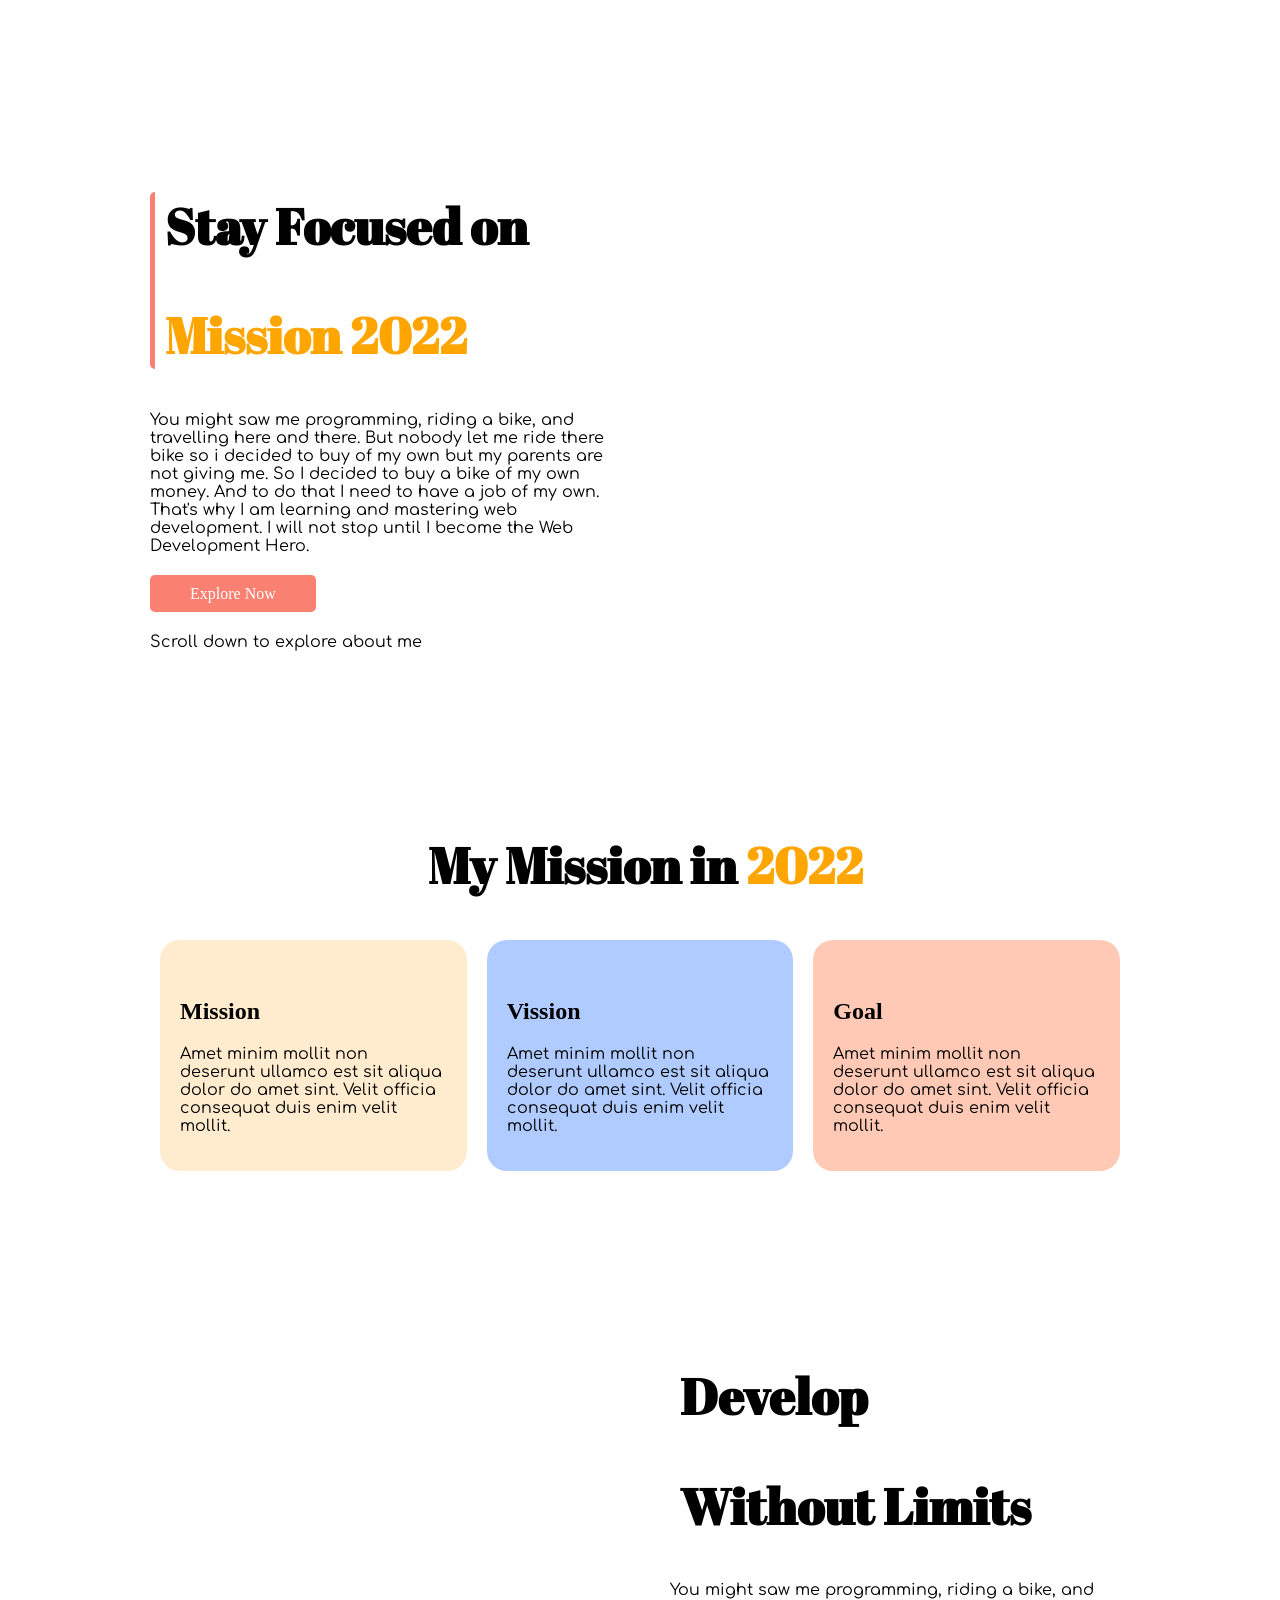
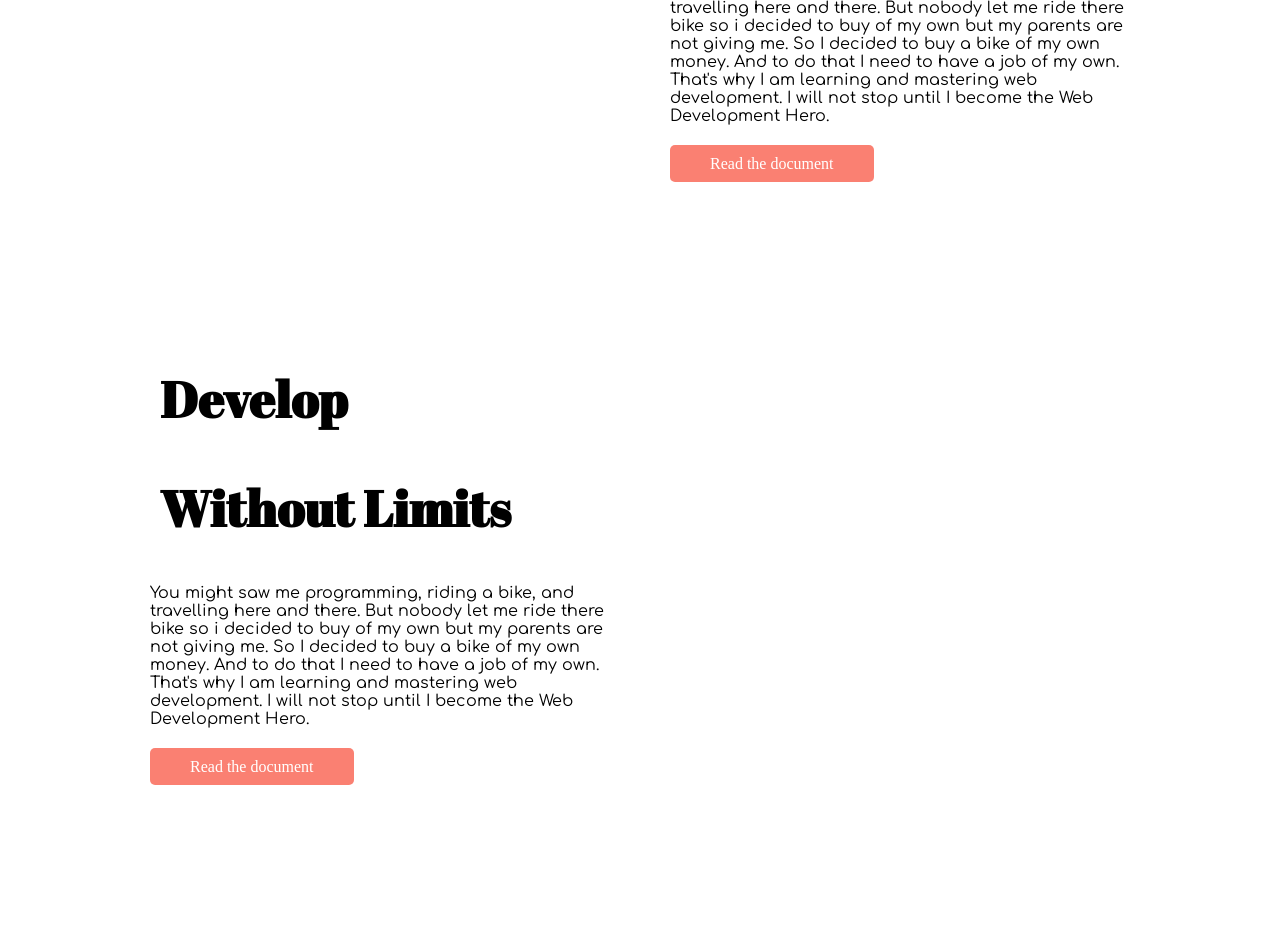
==== index.htm @ dd87bf5d "next two parts" ====
<!DOCTYPE html>
<html lang="en">
  <head>
    <meta charset="UTF-8" />
    <meta http-equiv="X-UA-Compatible" content="IE=edge" />
    <meta name="viewport" content="width=device-width, initial-scale=1.0" />
    <title>Portfolio</title>
    <link rel="preconnect" href="https://fonts.googleapis.com">
    <link rel="preconnect" href="https://fonts.gstatic.com" crossorigin>
    <link href="https://fonts.googleapis.com/css2?family=Abril+Fatface&family=Comfortaa:wght@300&family=DM+Serif+Display&family=Libre+Baskerville&display=swap" rel="stylesheet">
    <link rel="stylesheet" href="style.css" />
  </head>
  <body>
    <section class="flexible all-margin">
      <div class="half-width">
        <div class="left-border">
          <h1>Stay Focused on</h1>
          <h1 class="color-orange">Mission 2022</h2>
        </div>
        <p class="gaps">
          You might saw me programming, riding a bike, and travelling here and
          there. But nobody let me ride there bike so i decided to buy of my own
          but my parents are not giving me. So I decided to buy a bike of my own
          money. And to do that I need to have a job of my own. That's why I am
          learning and mastering web development. I will not stop until I become
          the Web Development Hero.
        </p>
        
        <a class="button-link" href=""> Explore Now </a>

        <p class="gaps"> Scroll down to explore about me </p>
      </div>
      <div class="half-width left-padding">
        <img
          class="image-size"
          src="images/round-images/my-bg-rounded.png"
          alt=""
        />
      </div>
    </section>

    <section class="second-section all-margin">
      <h1 class="text-center">My Mission in <span class="color-orange">2022</span></h1>
      <div class="flexible">
        <div class="three-part card-view mission-background">
          <img class="half-width" src="images/illustrator/illustrator-1.png" alt="">
          <h2>Mission</h2>
          <p> Amet minim mollit non deserunt 
            ullamco est sit aliqua dolor do amet 
            sint. Velit officia consequat duis enim 
            velit mollit.
          </p>
        </div>
        <div class="three-part card-view vission-background">
          <img class="half-width" src="images/illustrator/illustrator-2.png" alt="">
          <h2>Vission</h2>
          <p>Amet minim mollit non deserunt 
            ullamco est sit aliqua dolor do amet 
            sint. Velit officia consequat duis enim 
            velit mollit.
          </p>
        </div>
        <div class="three-part card-view goal-background">
          <img class="half-width" src="images/illustrator/illustrator-3.png" alt="">
          <h2>Goal</h2>
          <p>Amet minim mollit non deserunt 
            ullamco est sit aliqua dolor do amet 
            sint. Velit officia consequat duis enim 
            velit mollit.
          </p>
        </div>
      </div>
    </section>

    <section class="flexible all-margin">
      <div class="half-width card-view">
        <img class="full-area image-size" src="images/formal.jpg" alt="">
      </div>
      <div class="half-width">
        <h1> Develop </h1>
        <h1> Without Limits </h1>
        <p class="gaps">
          You might saw me programming, riding a bike, and travelling here and
          there. But nobody let me ride there bike so i decided to buy of my own
          but my parents are not giving me. So I decided to buy a bike of my own
          money. And to do that I need to have a job of my own. That's why I am
          learning and mastering web development. I will not stop until I become
          the Web Development Hero.
        </p>
        <a class="button-link" href="">Read the document</a>
      </div>
    </section>

    <section class="flexible all-margin">
      <div class="half-width">
        <h1> Develop </h1>
        <h1> Without Limits </h1>
        <p class="gaps">
          You might saw me programming, riding a bike, and travelling here and
          there. But nobody let me ride there bike so i decided to buy of my own
          but my parents are not giving me. So I decided to buy a bike of my own
          money. And to do that I need to have a job of my own. That's why I am
          learning and mastering web development. I will not stop until I become
          the Web Development Hero.
        </p>
        <a class="button-link" href="">Read the document</a>
      </div>
      <div class="half-width card-view">
        <img class="full-area image-size" src="images/formal.jpg" alt="">
      </div>
    </section>
  </body>
</html>
---- style.css ----
h1{
    font-family: 'Abril Fatface', cursive;
    font-size: 50px;
    padding-left: 10px;
}
body{
    margin: 0px;
}
p{
    font-family: 'Comfortaa', cursive;
}
.flexible{
    display: flex;
}
.half-width{
    width: 50%;
}
.full-area{
    width: 100%;
}
.all-margin{
    margin: 150px;
}
.left-border{
    border-left: 5px solid salmon;
    border-radius: 5px;
}
.button-link{
    text-decoration: none;
    padding: 10px 40px;
    background-color: salmon;
    color: white;
    border-radius: 5px;
}
.gaps{
    margin-top: 30px;
    margin-bottom: 30px;
}
.color-orange{
    color: orange;
}
.text-center{
    text-align: center;
}
.three-part{
    width: 33%;
}
.card-view{
    margin-left: 10px;
    margin-right: 10px;
    padding: 20px;
    border-radius: 20px;
}
.mission-background{
    background-color: blanchedalmond;
}
.vission-background{
    background-color: rgb(175, 203, 255);
}
.goal-background{
    background-color: rgb(255, 201, 181);
}
.image-size{
    width: 80%;
    border-radius: 25px;
}
.left-padding{
    padding-left: 5%;
}
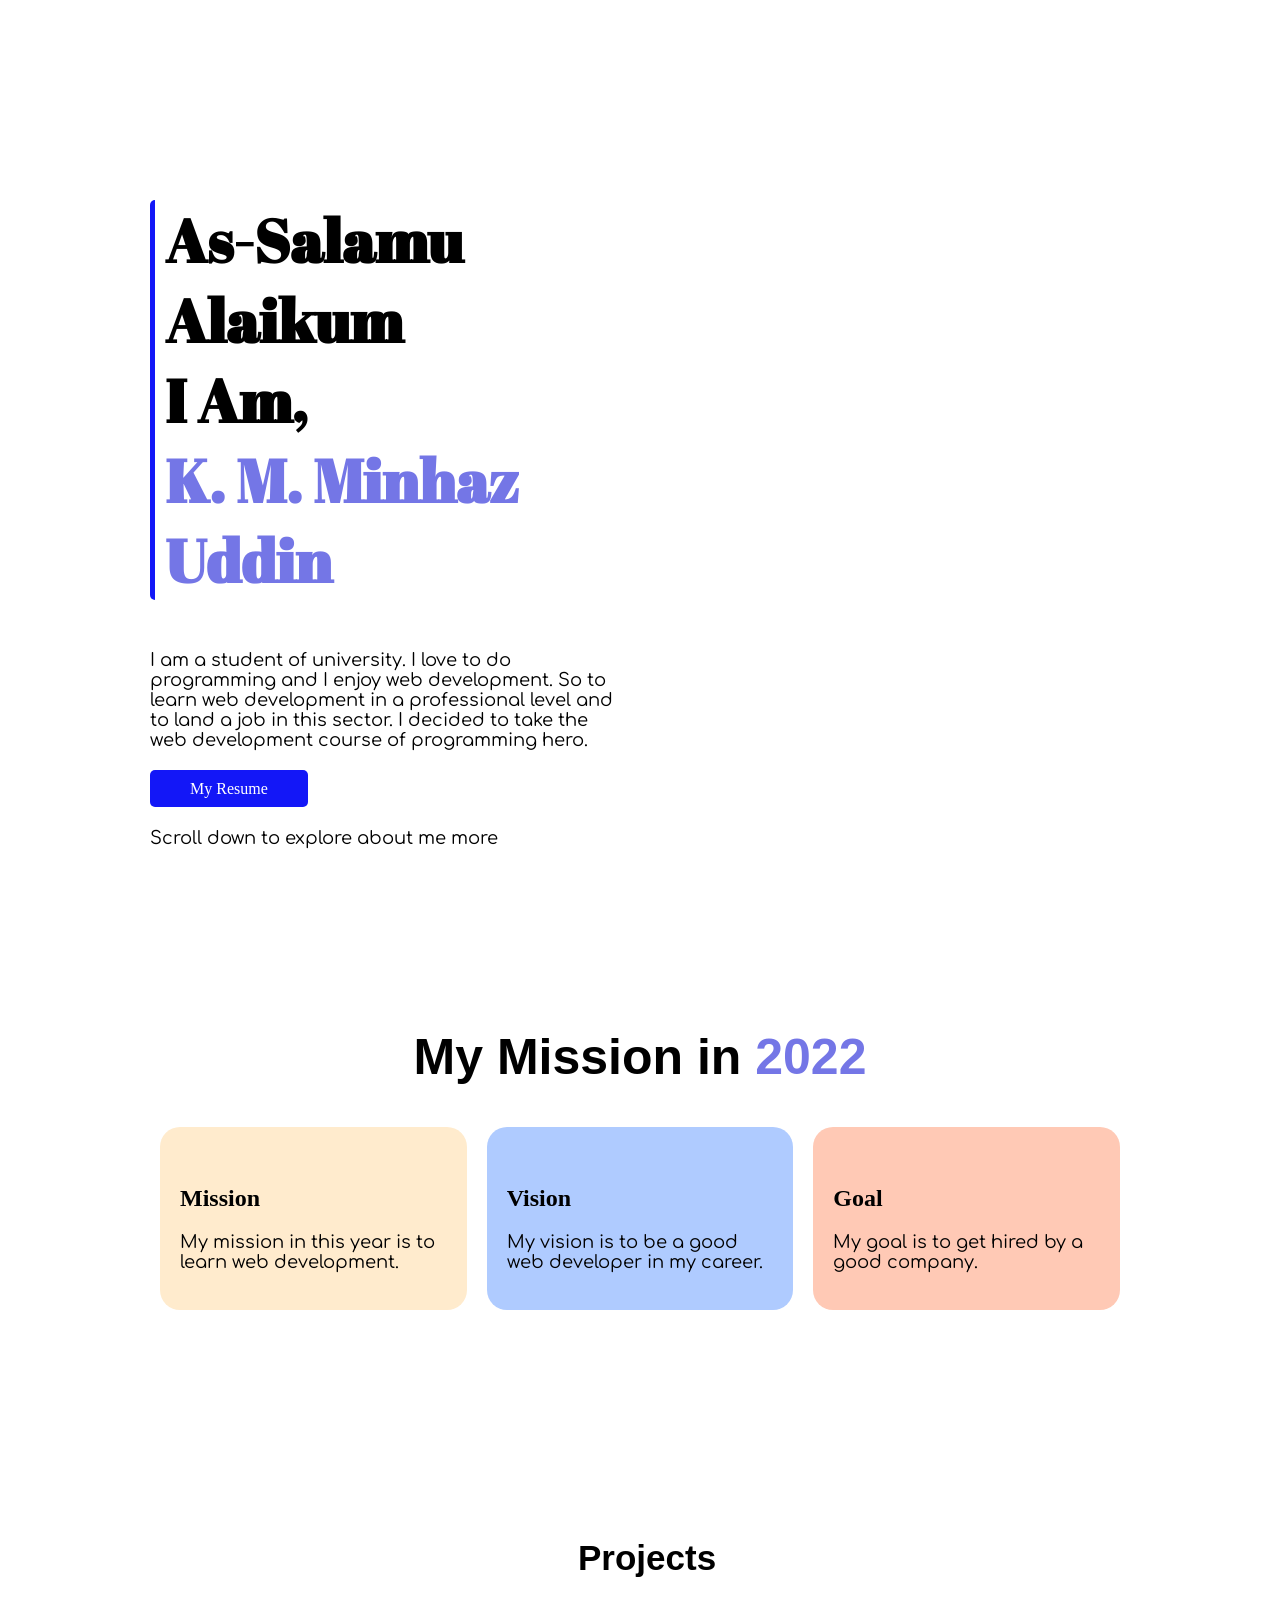
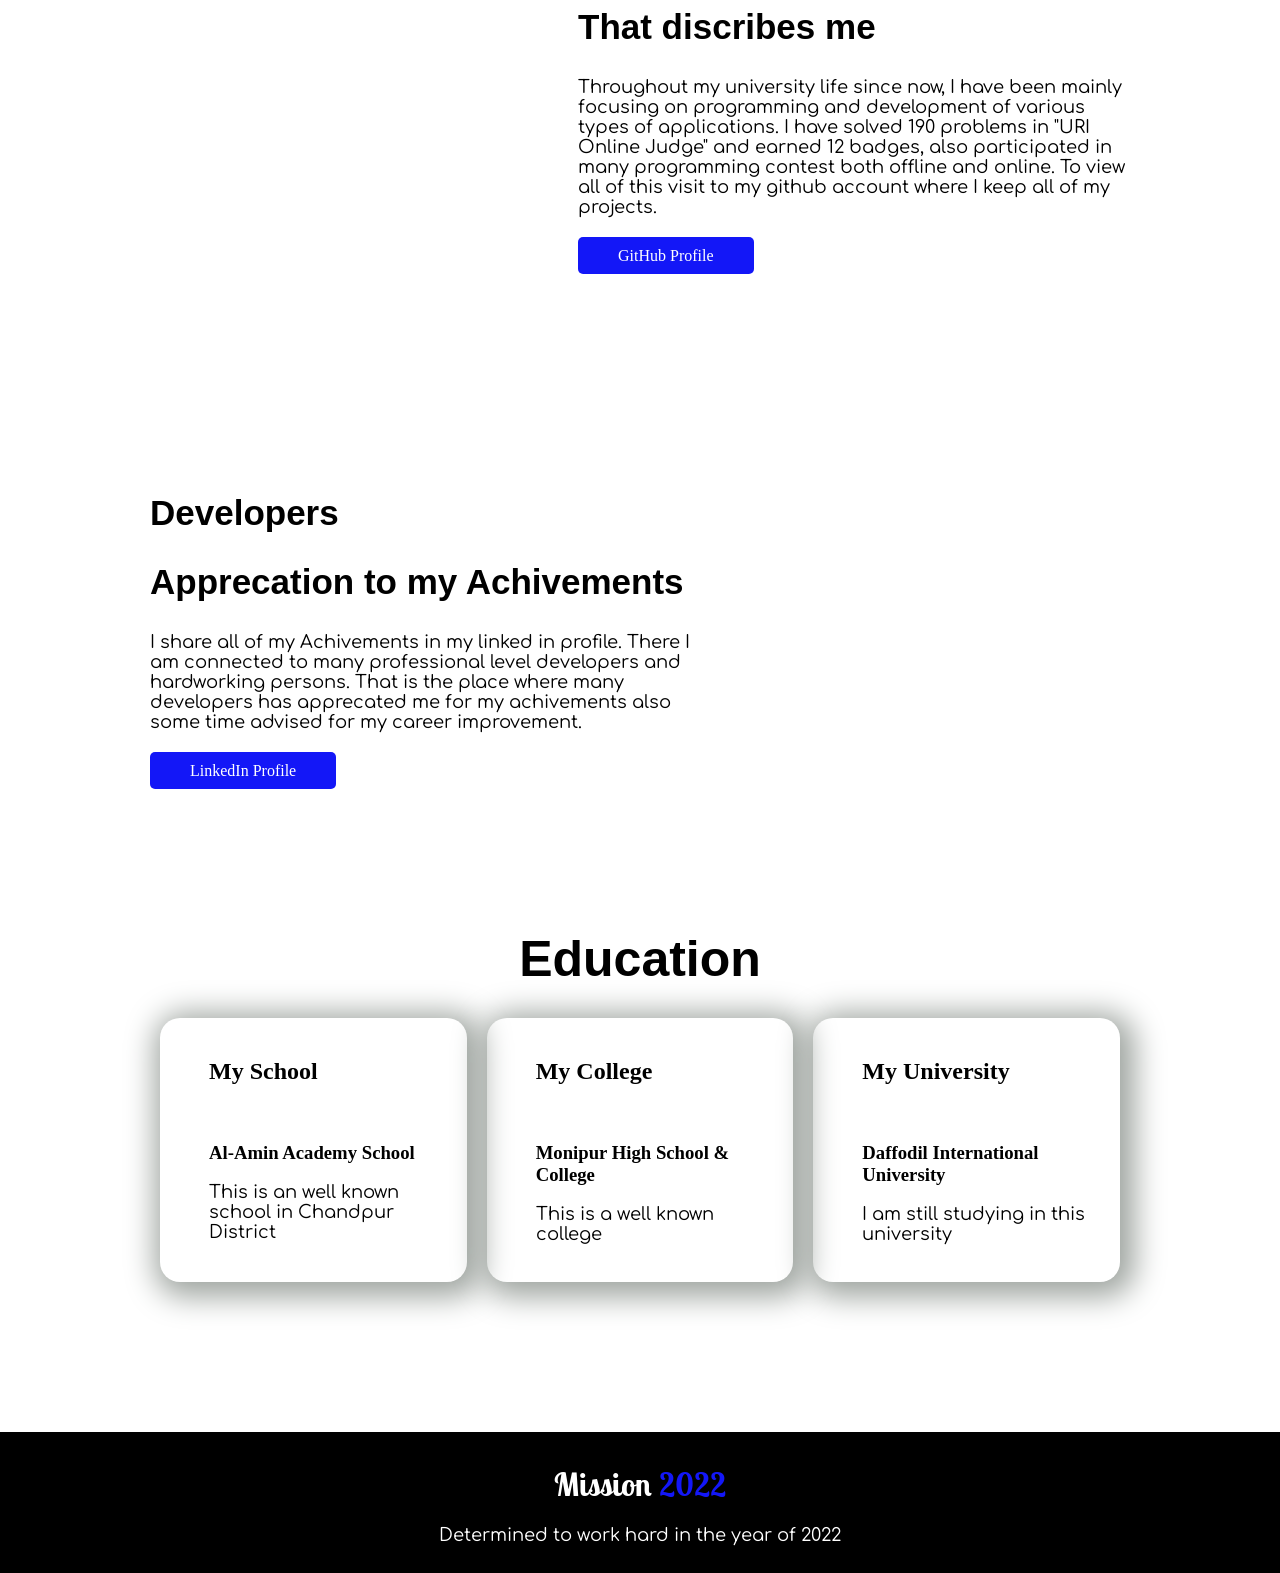
==== commit bb0be5e0: "All Section Done" ====
--- a/index.htm
+++ b/index.htm
@@ -5,109 +5,158 @@
     <meta http-equiv="X-UA-Compatible" content="IE=edge" />
     <meta name="viewport" content="width=device-width, initial-scale=1.0" />
     <title>Portfolio</title>
-    <link rel="preconnect" href="https://fonts.googleapis.com">
-    <link rel="preconnect" href="https://fonts.gstatic.com" crossorigin>
-    <link href="https://fonts.googleapis.com/css2?family=Abril+Fatface&family=Comfortaa:wght@300&family=DM+Serif+Display&family=Libre+Baskerville&display=swap" rel="stylesheet">
+    <link rel="preconnect" href="https://fonts.googleapis.com" />
+    <link rel="preconnect" href="https://fonts.gstatic.com" crossorigin />
+    <link
+      href="https://fonts.googleapis.com/css2?family=Abril+Fatface&family=Bakbak+One&family=Comfortaa:wght@300&family=DM+Serif+Display&family=Libre+Baskerville&family=Lobster&family=Lobster+Two&display=swap"
+      rel="stylesheet"
+    />
     <link rel="stylesheet" href="style.css" />
   </head>
   <body>
+    <!-- Intro Section -->
+
     <section class="flexible all-margin">
       <div class="half-width">
-        <div class="left-border">
-          <h1>Stay Focused on</h1>
-          <h1 class="color-orange">Mission 2022</h2>
+        <div class="">
+          <h1 class="stylish-writing left-border">
+            As-Salamu Alaikum <br />
+            I Am, <br />
+            <span class="color-orange"> K. M. Minhaz Uddin </span>
+          </h1>
         </div>
         <p class="gaps">
-          You might saw me programming, riding a bike, and travelling here and
-          there. But nobody let me ride there bike so i decided to buy of my own
-          but my parents are not giving me. So I decided to buy a bike of my own
-          money. And to do that I need to have a job of my own. That's why I am
-          learning and mastering web development. I will not stop until I become
-          the Web Development Hero.
+          I am a student of university. I love to do programming and I enjoy web
+          development. So to learn web development in a professional level and
+          to land a job in this sector. I decided to take the web development
+          course of programming hero.
         </p>
-        
-        <a class="button-link" href=""> Explore Now </a>
 
-        <p class="gaps"> Scroll down to explore about me </p>
+        <a class="button-link" target="_blank" href=""> My Resume </a>
+
+        <p class="gaps">Scroll down to explore about me more</p>
       </div>
       <div class="half-width left-padding">
         <img
           class="image-size"
-          src="images/round-images/my-bg-rounded.png"
+          src="images/round-images/shape-rounded-image-done.png"
           alt=""
         />
       </div>
     </section>
 
+    <!-- Mission 2022 Section -->
+
     <section class="second-section all-margin">
-      <h1 class="text-center">My Mission in <span class="color-orange">2022</span></h1>
+      <h1 class="text-center big-Header">
+        My Mission in <span class="color-orange">2022</span>
+      </h1>
       <div class="flexible">
         <div class="three-part card-view mission-background">
-          <img class="half-width" src="images/illustrator/illustrator-1.png" alt="">
+          <img
+            class="half-width"
+            src="images/illustrator/illustrator-1.png"
+            alt=""
+          />
           <h2>Mission</h2>
-          <p> Amet minim mollit non deserunt 
-            ullamco est sit aliqua dolor do amet 
-            sint. Velit officia consequat duis enim 
-            velit mollit.
-          </p>
+          <p>My mission in this year is to learn web development.</p>
         </div>
         <div class="three-part card-view vission-background">
-          <img class="half-width" src="images/illustrator/illustrator-2.png" alt="">
-          <h2>Vission</h2>
-          <p>Amet minim mollit non deserunt 
-            ullamco est sit aliqua dolor do amet 
-            sint. Velit officia consequat duis enim 
-            velit mollit.
-          </p>
+          <img
+            class="half-width"
+            src="images/illustrator/illustrator-2.png"
+            alt=""
+          />
+          <h2>Vision</h2>
+          <p>My vision is to be a good web developer in my career.</p>
         </div>
         <div class="three-part card-view goal-background">
-          <img class="half-width" src="images/illustrator/illustrator-3.png" alt="">
+          <img
+            class="half-width"
+            src="images/illustrator/illustrator-3.png"
+            alt=""
+          />
           <h2>Goal</h2>
-          <p>Amet minim mollit non deserunt 
-            ullamco est sit aliqua dolor do amet 
-            sint. Velit officia consequat duis enim 
-            velit mollit.
-          </p>
+          <p>My goal is to get hired by a good company.</p>
         </div>
       </div>
     </section>
 
+    <!-- GitHub Section -->
+
     <section class="flexible all-margin">
-      <div class="half-width card-view">
-        <img class="full-area image-size" src="images/formal.jpg" alt="">
+      <div class="forty card-view">
+        <img class="image-size" src="images/formal.jpg" alt="" />
       </div>
-      <div class="half-width">
-        <h1> Develop </h1>
-        <h1> Without Limits </h1>
+      <div class="sixty topPadding">
+        <h1 class="small-Header">Projects</h1>
+        <h1 class="small-Header">That discribes me</h1>
         <p class="gaps">
-          You might saw me programming, riding a bike, and travelling here and
-          there. But nobody let me ride there bike so i decided to buy of my own
-          but my parents are not giving me. So I decided to buy a bike of my own
-          money. And to do that I need to have a job of my own. That's why I am
-          learning and mastering web development. I will not stop until I become
-          the Web Development Hero.
+          Throughout my university life since now, I have been mainly focusing
+          on programming and development of various types of applications. I
+          have solved 190 problems in "URI Online Judge" and earned 12 badges,
+          also participated in many programming contest both offline and online.
+          To view all of this visit to my github account where I keep all of my
+          projects.
         </p>
-        <a class="button-link" href="">Read the document</a>
+        <a class="button-link" target="_blank" href="">GitHub Profile</a>
       </div>
     </section>
 
+    <!-- LinkedIn Section -->
+
     <section class="flexible all-margin">
-      <div class="half-width">
-        <h1> Develop </h1>
-        <h1> Without Limits </h1>
+      <div class="sixty topPadding">
+        <h1 class="small-Header">Developers</h1>
+        <h1 class="small-Header">Apprecation to my Achivements</h1>
         <p class="gaps">
-          You might saw me programming, riding a bike, and travelling here and
-          there. But nobody let me ride there bike so i decided to buy of my own
-          but my parents are not giving me. So I decided to buy a bike of my own
-          money. And to do that I need to have a job of my own. That's why I am
-          learning and mastering web development. I will not stop until I become
-          the Web Development Hero.
+          I share all of my Achivements in my linked in profile. There I am
+          connected to many professional level developers and hardworking
+          persons. That is the place where many developers has apprecated me for
+          my achivements also some time advised for my career improvement.
         </p>
-        <a class="button-link" href="">Read the document</a>
+        <a class="button-link" target="_blank" href="">LinkedIn Profile</a>
       </div>
-      <div class="half-width card-view">
-        <img class="full-area image-size" src="images/formal.jpg" alt="">
+      <div class="forty card-view">
+        <img class="image-size left-margin" src="images/black-white-landshape.jpg" alt="" />
       </div>
     </section>
+
+    <!-- Education Section -->
+
+    <section class="all-margin">
+      <h1 class="big-Header text-center gaps">Education</h1>
+      <div class="flexible">
+        <div class="three-part card-view shadowBox left-padding">
+          <h2>My School</h2>
+          <img class="image-size" src="images/institution/school.jpg" alt="" />
+          <h3>Al-Amin Academy School</h3>
+          <p>This is an well known school in Chandpur District</p>
+        </div>
+        <div class="three-part card-view shadowBox left-padding">
+          <h2>My College</h2>
+          <img class="image-size" src="images/institution/college.jpg" alt="" />
+          <h3>Monipur High School & College</h3>
+          <p>This is a well known college</p>
+        </div>
+        <div class="three-part card-view shadowBox left-padding">
+          <h2>My University</h2>
+          <img
+            class="image-size"
+            src="images/institution/university.jpg"
+            alt=""
+          />
+          <h3>Daffodil International University</h3>
+          <p>I am still studying in this university</p>
+        </div>
+      </div>
+    </section>
+
+    <!-- Footer Section -->
+
+    <footer>
+      <h1>Mission <span class="color-orangered"> 2022 </span></h1>
+      <p>Determined to work hard in the year of 2022</p>
+    </footer>
   </body>
 </html>
--- a/style.css
+++ b/style.css
@@ -1,19 +1,34 @@
-h1{
-    font-family: 'Abril Fatface', cursive;
-    font-size: 50px;
-    padding-left: 10px;
-}
 body{
     margin: 0px;
 }
 p{
     font-family: 'Comfortaa', cursive;
+    font-size: 18px;
+}
+.stylish-writing{
+    font-family: 'Abril Fatface', cursive;
+    padding-left: 10px;
+    font-size: 60px;
+}
+.big-Header{
+    font-size: 50px;
+    font-family: Verdana, Geneva, Tahoma, sans-serif;
+}
+.small-Header{
+    font-size: 35px;
+    font-family: Verdana, Geneva, Tahoma, sans-serif;
 }
 .flexible{
     display: flex;
 }
 .half-width{
     width: 50%;
+}
+.forty{
+    width: 40%;
+}
+.sixty{
+    width: 60%;
 }
 .full-area{
     width: 100%;
@@ -22,13 +37,13 @@
     margin: 150px;
 }
 .left-border{
-    border-left: 5px solid salmon;
+    border-left: 5px solid rgb(19, 23, 247);
     border-radius: 5px;
 }
 .button-link{
     text-decoration: none;
     padding: 10px 40px;
-    background-color: salmon;
+    background-color: rgb(19, 23, 247);
     color: white;
     border-radius: 5px;
 }
@@ -37,7 +52,7 @@
     margin-bottom: 30px;
 }
 .color-orange{
-    color: orange;
+    color: rgb(116, 118, 230);
 }
 .text-center{
     text-align: center;
@@ -61,9 +76,31 @@
     background-color: rgb(255, 201, 181);
 }
 .image-size{
-    width: 80%;
+    width: 90%;
     border-radius: 25px;
 }
 .left-padding{
     padding-left: 5%;
-}+}
+footer{
+    background-color: black;
+    color: white;
+    text-align: center;
+    padding-top: 10px;
+    padding-bottom: 10px;
+}
+footer h1{
+    font-family: 'Lobster Two', cursive;
+}
+.color-orangered{
+    color: rgb(19, 23, 247);
+}
+.shadowBox{
+    box-shadow: 5px 5px 30px 10px rgb(159, 165, 160);
+}
+.topPadding{
+    padding-top: 5%;
+}
+.left-margin{
+    margin-left: 25%;
+}
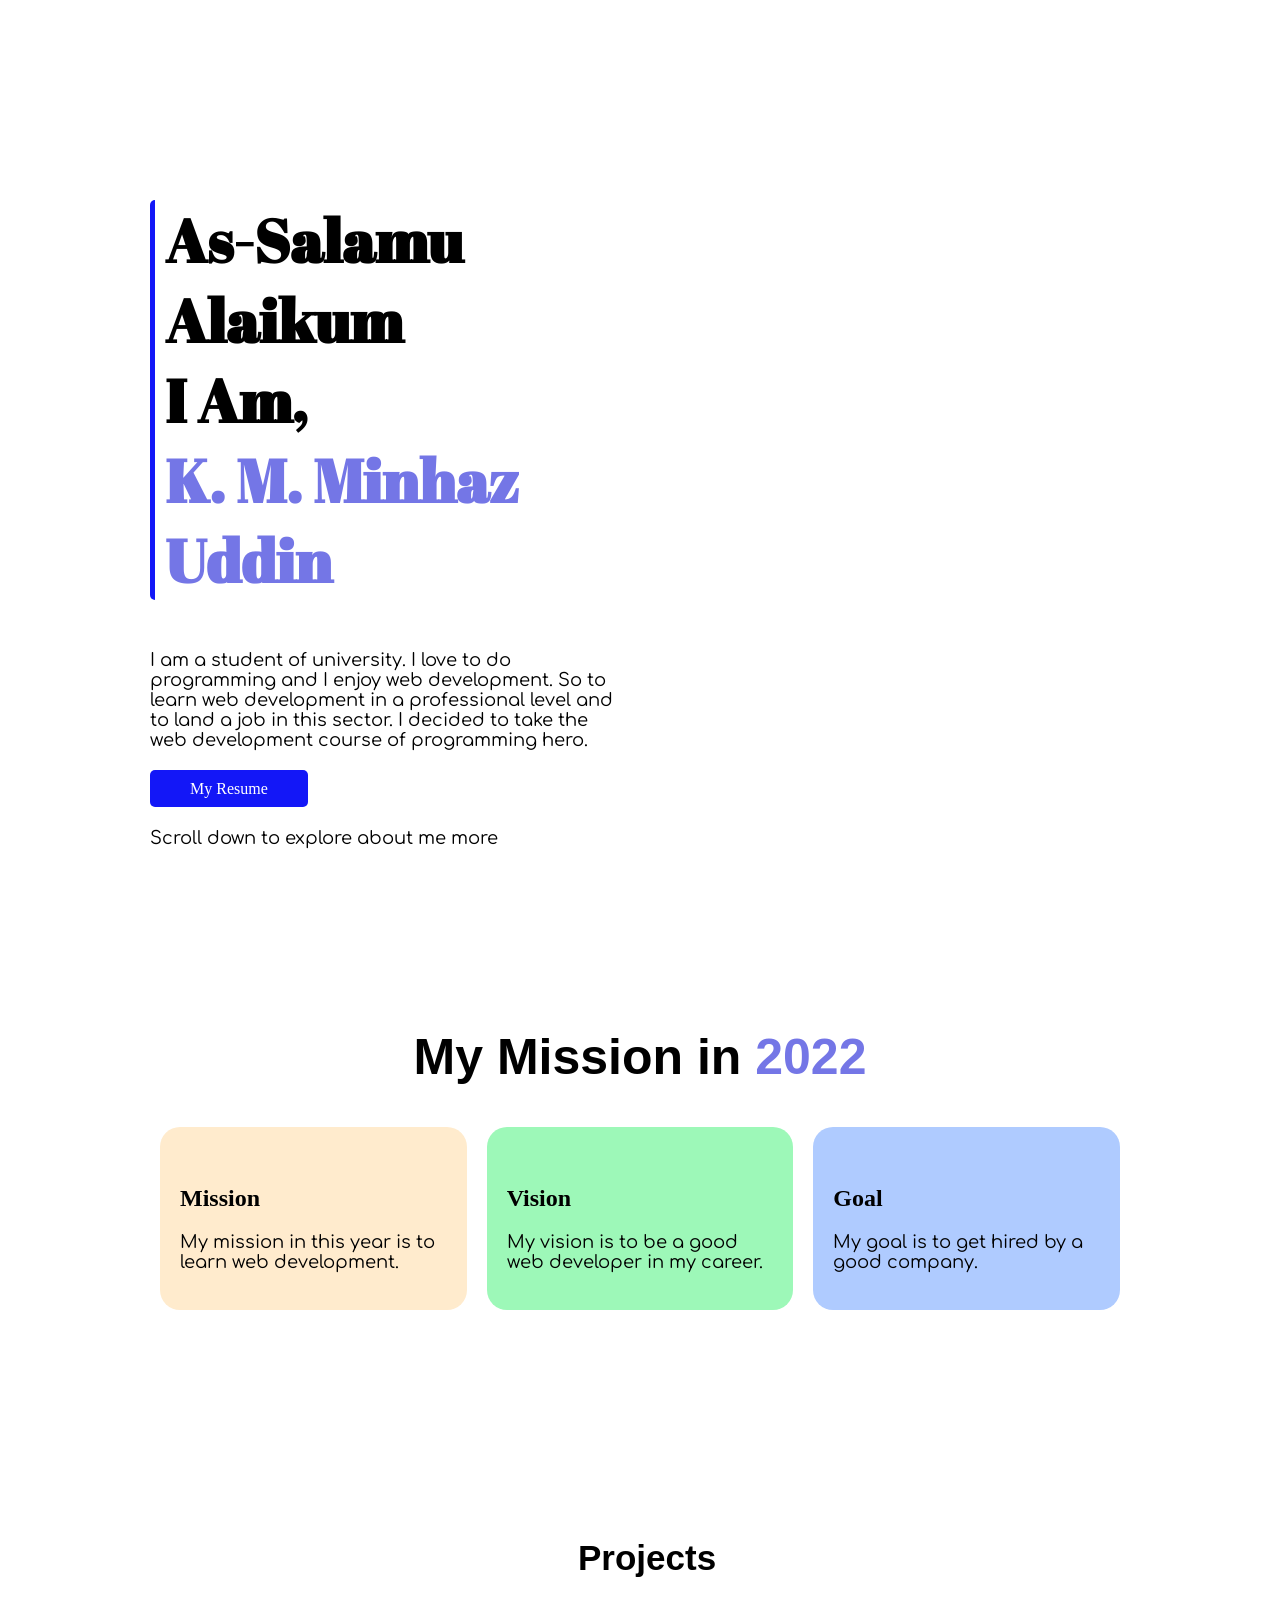
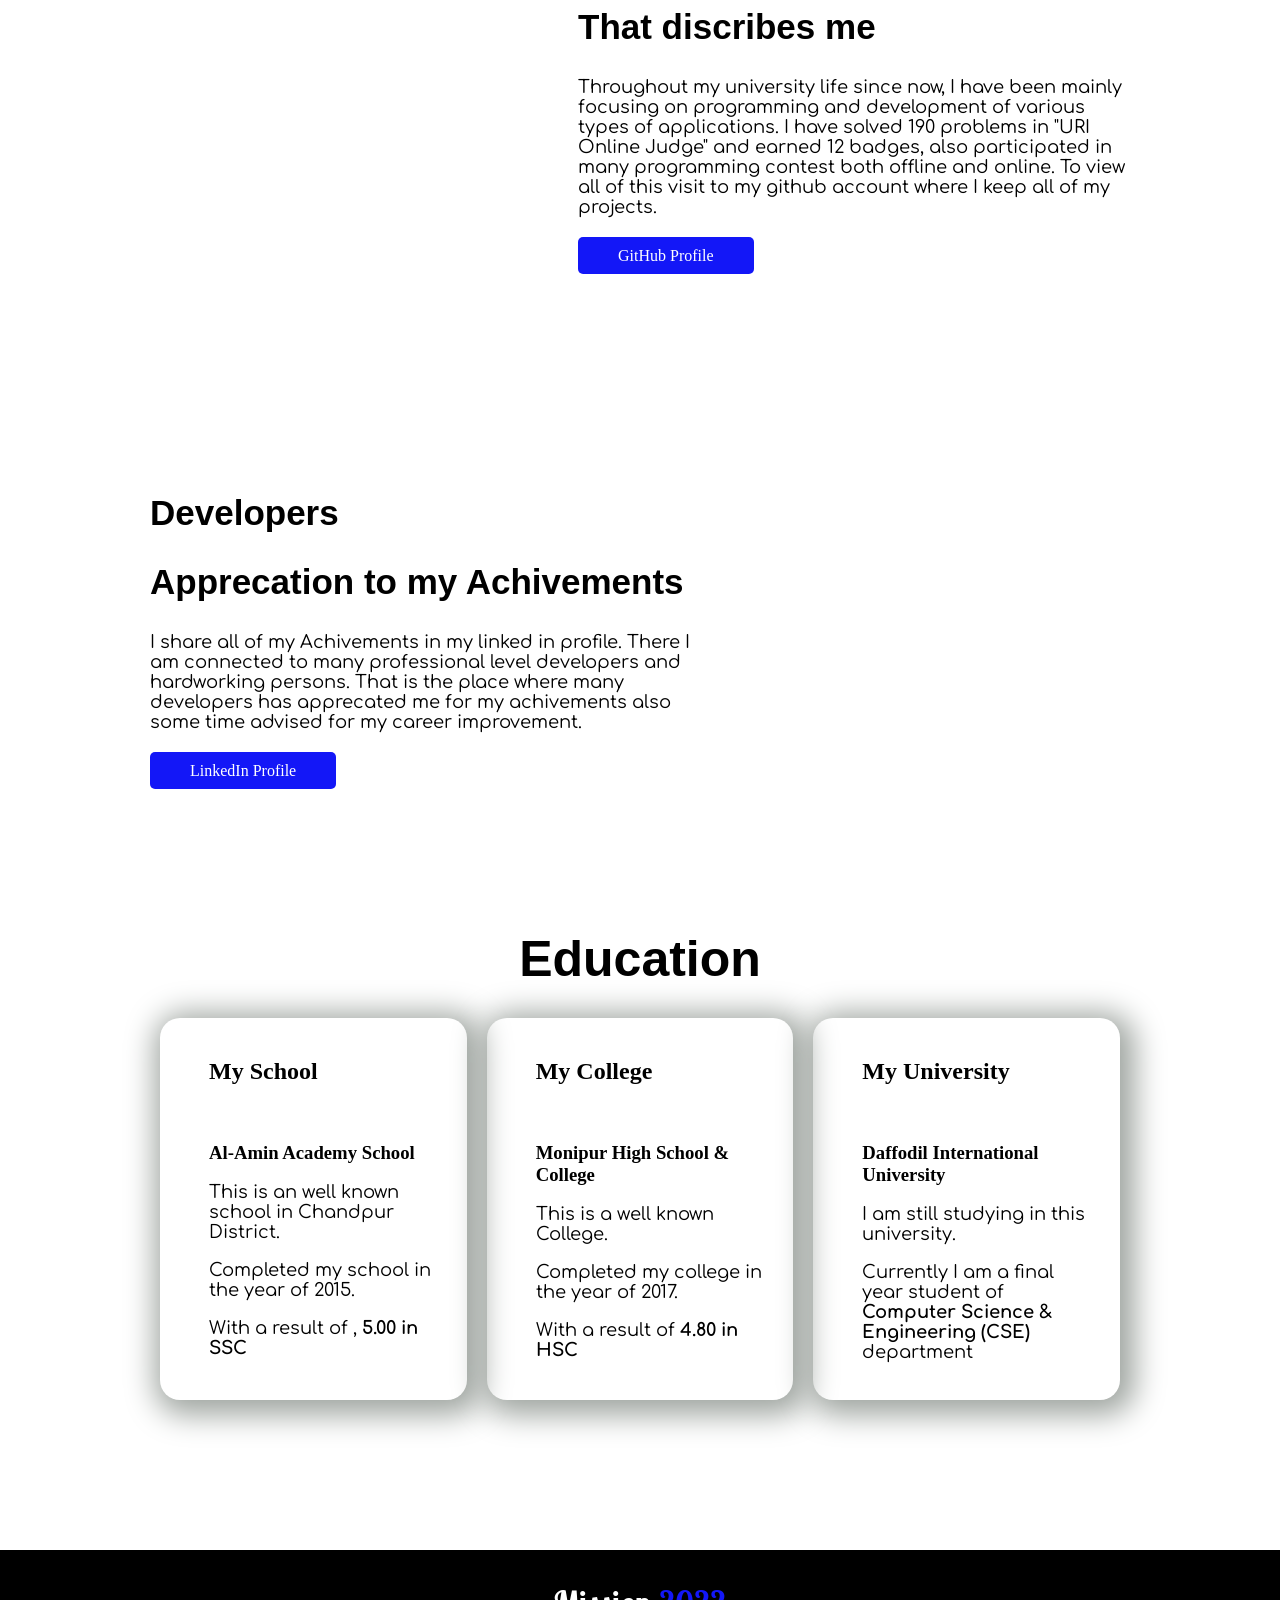
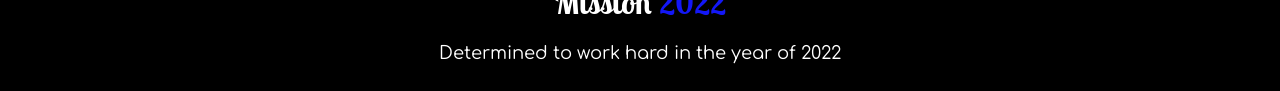
==== commit c13d3c29: "Design done" ====
--- a/index.htm
+++ b/index.htm
@@ -39,7 +39,7 @@
       <div class="half-width left-padding">
         <img
           class="image-size"
-          src="images/round-images/shape-rounded-image-done.png"
+          src="images/round-images/bluish-background-me-round.png"
           alt=""
         />
       </div>
@@ -84,60 +84,68 @@
 
     <!-- GitHub Section -->
 
-    <section class="flexible all-margin">
-      <div class="forty card-view">
-        <img class="image-size" src="images/formal.jpg" alt="" />
-      </div>
-      <div class="sixty topPadding">
-        <h1 class="small-Header">Projects</h1>
-        <h1 class="small-Header">That discribes me</h1>
-        <p class="gaps">
-          Throughout my university life since now, I have been mainly focusing
-          on programming and development of various types of applications. I
-          have solved 190 problems in "URI Online Judge" and earned 12 badges,
-          also participated in many programming contest both offline and online.
-          To view all of this visit to my github account where I keep all of my
-          projects.
-        </p>
-        <a class="button-link" target="_blank" href="">GitHub Profile</a>
+    <section class="github-section">
+      <div class="flexible all-margin">
+        <div class="forty card-view">
+          <img class="image-size" src="images/formal.jpg" alt="" />
+        </div>
+        <div class="sixty topPadding">
+          <h1 class="small-Header">Projects</h1>
+          <h1 class="small-Header">That discribes me</h1>
+          <p class="gaps">
+            Throughout my university life since now, I have been mainly focusing
+            on programming and development of various types of applications. I
+            have solved 190 problems in "URI Online Judge" and earned 12 badges,
+            also participated in many programming contest both offline and online.
+            To view all of this visit to my github account where I keep all of my
+            projects.
+          </p>
+          <a class="button-link" target="_blank" href="https://github.com/kmminhaz">GitHub Profile</a>
+        </div>
       </div>
     </section>
 
     <!-- LinkedIn Section -->
 
-    <section class="flexible all-margin">
-      <div class="sixty topPadding">
-        <h1 class="small-Header">Developers</h1>
-        <h1 class="small-Header">Apprecation to my Achivements</h1>
-        <p class="gaps">
-          I share all of my Achivements in my linked in profile. There I am
-          connected to many professional level developers and hardworking
-          persons. That is the place where many developers has apprecated me for
-          my achivements also some time advised for my career improvement.
-        </p>
-        <a class="button-link" target="_blank" href="">LinkedIn Profile</a>
-      </div>
-      <div class="forty card-view">
-        <img class="image-size left-margin" src="images/black-white-landshape.jpg" alt="" />
+    <section class="linkedin-section">
+      <div class="flexible all-margin">
+        <div class="sixty topPadding">
+          <h1 class="small-Header">Developers</h1>
+          <h1 class="small-Header">Apprecation to my Achivements</h1>
+          <p class="gaps">
+            I share all of my Achivements in my linked in profile. There I am
+            connected to many professional level developers and hardworking
+            persons. That is the place where many developers has apprecated me for
+            my achivements also some time advised for my career improvement.
+          </p>
+          <a class="button-link" target="_blank" href="https://www.linkedin.com/in/k-m-minhaz-uddin-587456163/">LinkedIn Profile</a>
+        </div>
+        <div class="forty card-view">
+          <img class="image-size left-margin" src="images/black-white-landshape.jpg" alt="" />
+        </div>
       </div>
     </section>
 
     <!-- Education Section -->
 
-    <section class="all-margin">
+    <section class="all-margin education-section">
       <h1 class="big-Header text-center gaps">Education</h1>
       <div class="flexible">
         <div class="three-part card-view shadowBox left-padding">
           <h2>My School</h2>
           <img class="image-size" src="images/institution/school.jpg" alt="" />
           <h3>Al-Amin Academy School</h3>
-          <p>This is an well known school in Chandpur District</p>
+          <p>This is an well known school in Chandpur District.</p>
+          <p>Completed my school in the year of 2015.</p>
+          <p>With a result of ,<b> 5.00 in SSC </b></p>
         </div>
         <div class="three-part card-view shadowBox left-padding">
           <h2>My College</h2>
           <img class="image-size" src="images/institution/college.jpg" alt="" />
           <h3>Monipur High School & College</h3>
-          <p>This is a well known college</p>
+          <p>This is a well known College. </p>
+          <p>Completed my college in the year of 2017.</p>
+          <p>With a result of <strong> 4.80 in HSC </strong></p>
         </div>
         <div class="three-part card-view shadowBox left-padding">
           <h2>My University</h2>
@@ -147,7 +155,8 @@
             alt=""
           />
           <h3>Daffodil International University</h3>
-          <p>I am still studying in this university</p>
+          <p>I am still studying in this university.</p>
+          <p>Currently I am a final year student of <strong> Computer Science & Engineering (CSE) </strong> department</p>
         </div>
       </div>
     </section>
--- a/style.css
+++ b/style.css
@@ -70,10 +70,10 @@
     background-color: blanchedalmond;
 }
 .vission-background{
-    background-color: rgb(175, 203, 255);
+    background-color: rgb(157, 248, 184);
 }
 .goal-background{
-    background-color: rgb(255, 201, 181);
+    background-color: rgb(175, 203, 255);
 }
 .image-size{
     width: 90%;
@@ -104,3 +104,14 @@
 .left-margin{
     margin-left: 25%;
 }
+.github-section{
+    background-image: url("images/background/bluish-background.png");
+    background-repeat: no-repeat;
+    background-position: left;
+}
+.linkedin-section{
+    background-image: url("images/background/bluish-background.png");
+    background-repeat: no-repeat;
+    background-position: right;
+}
+
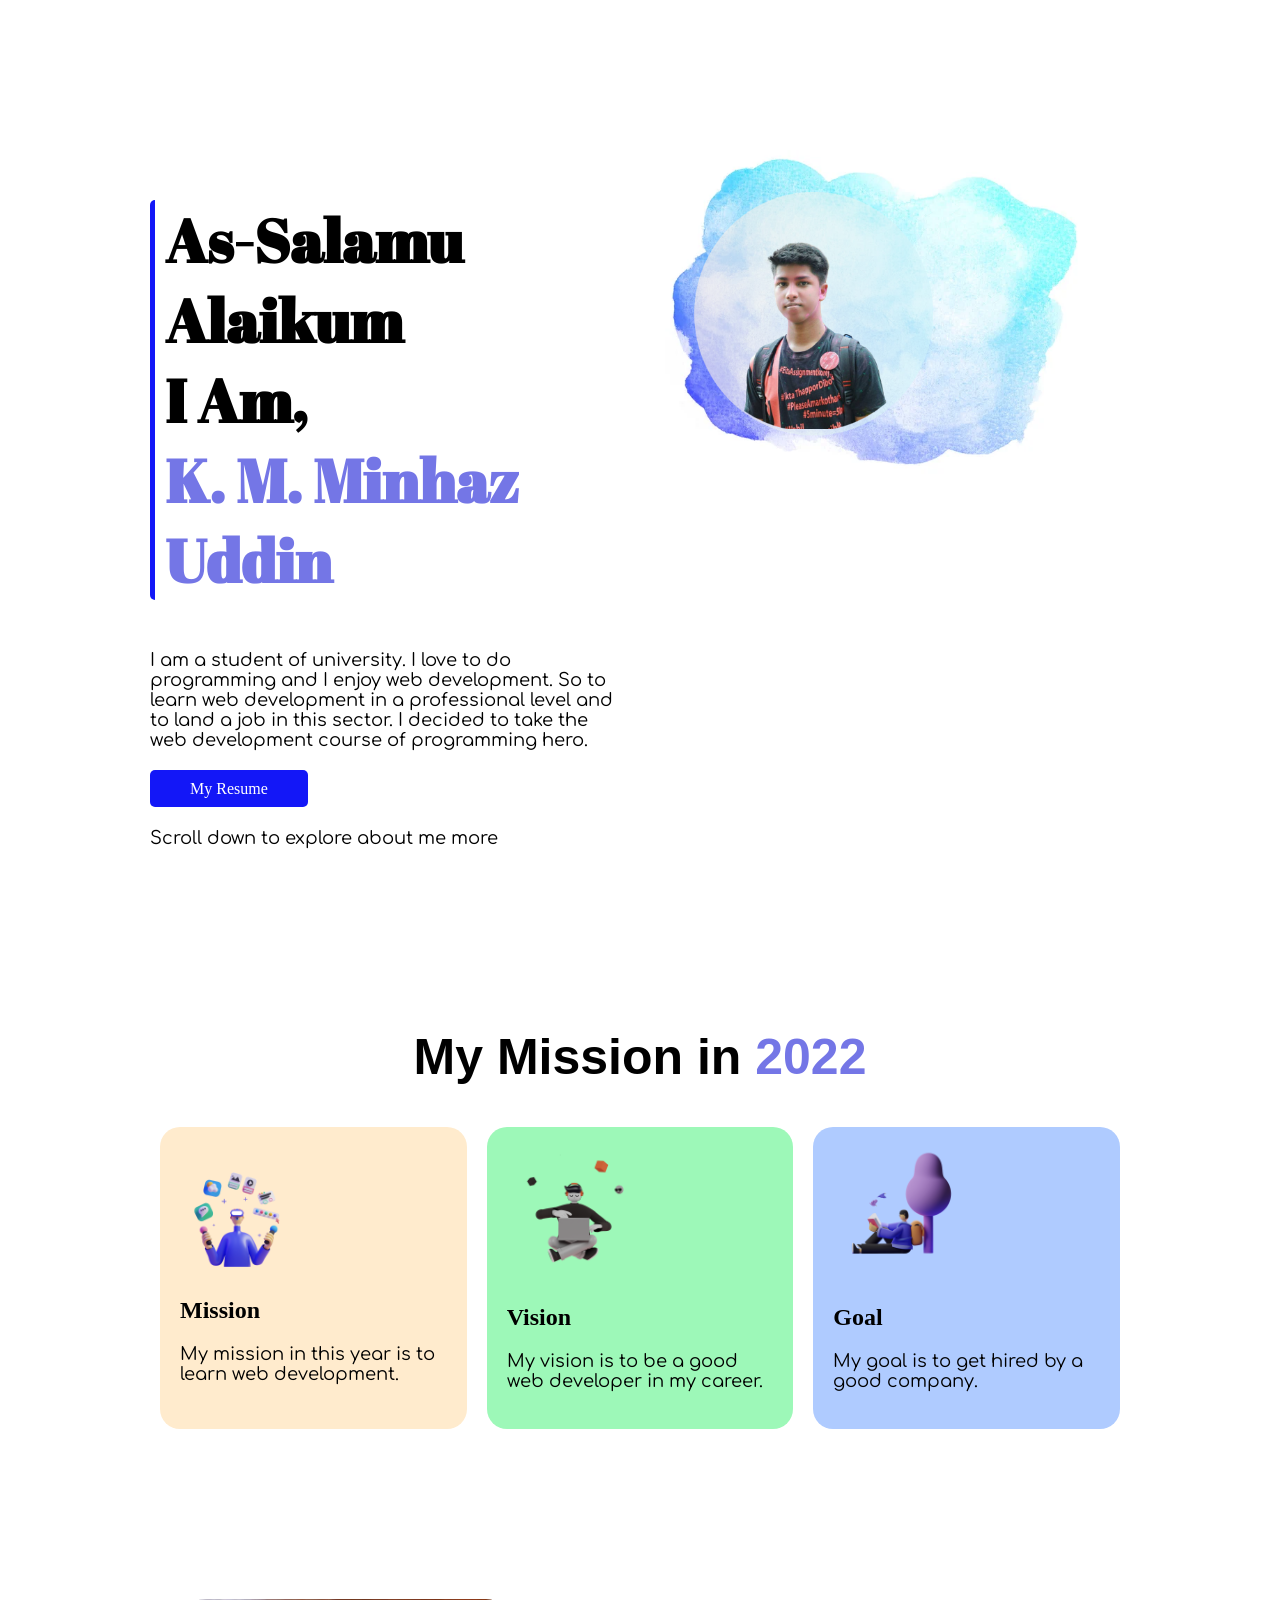
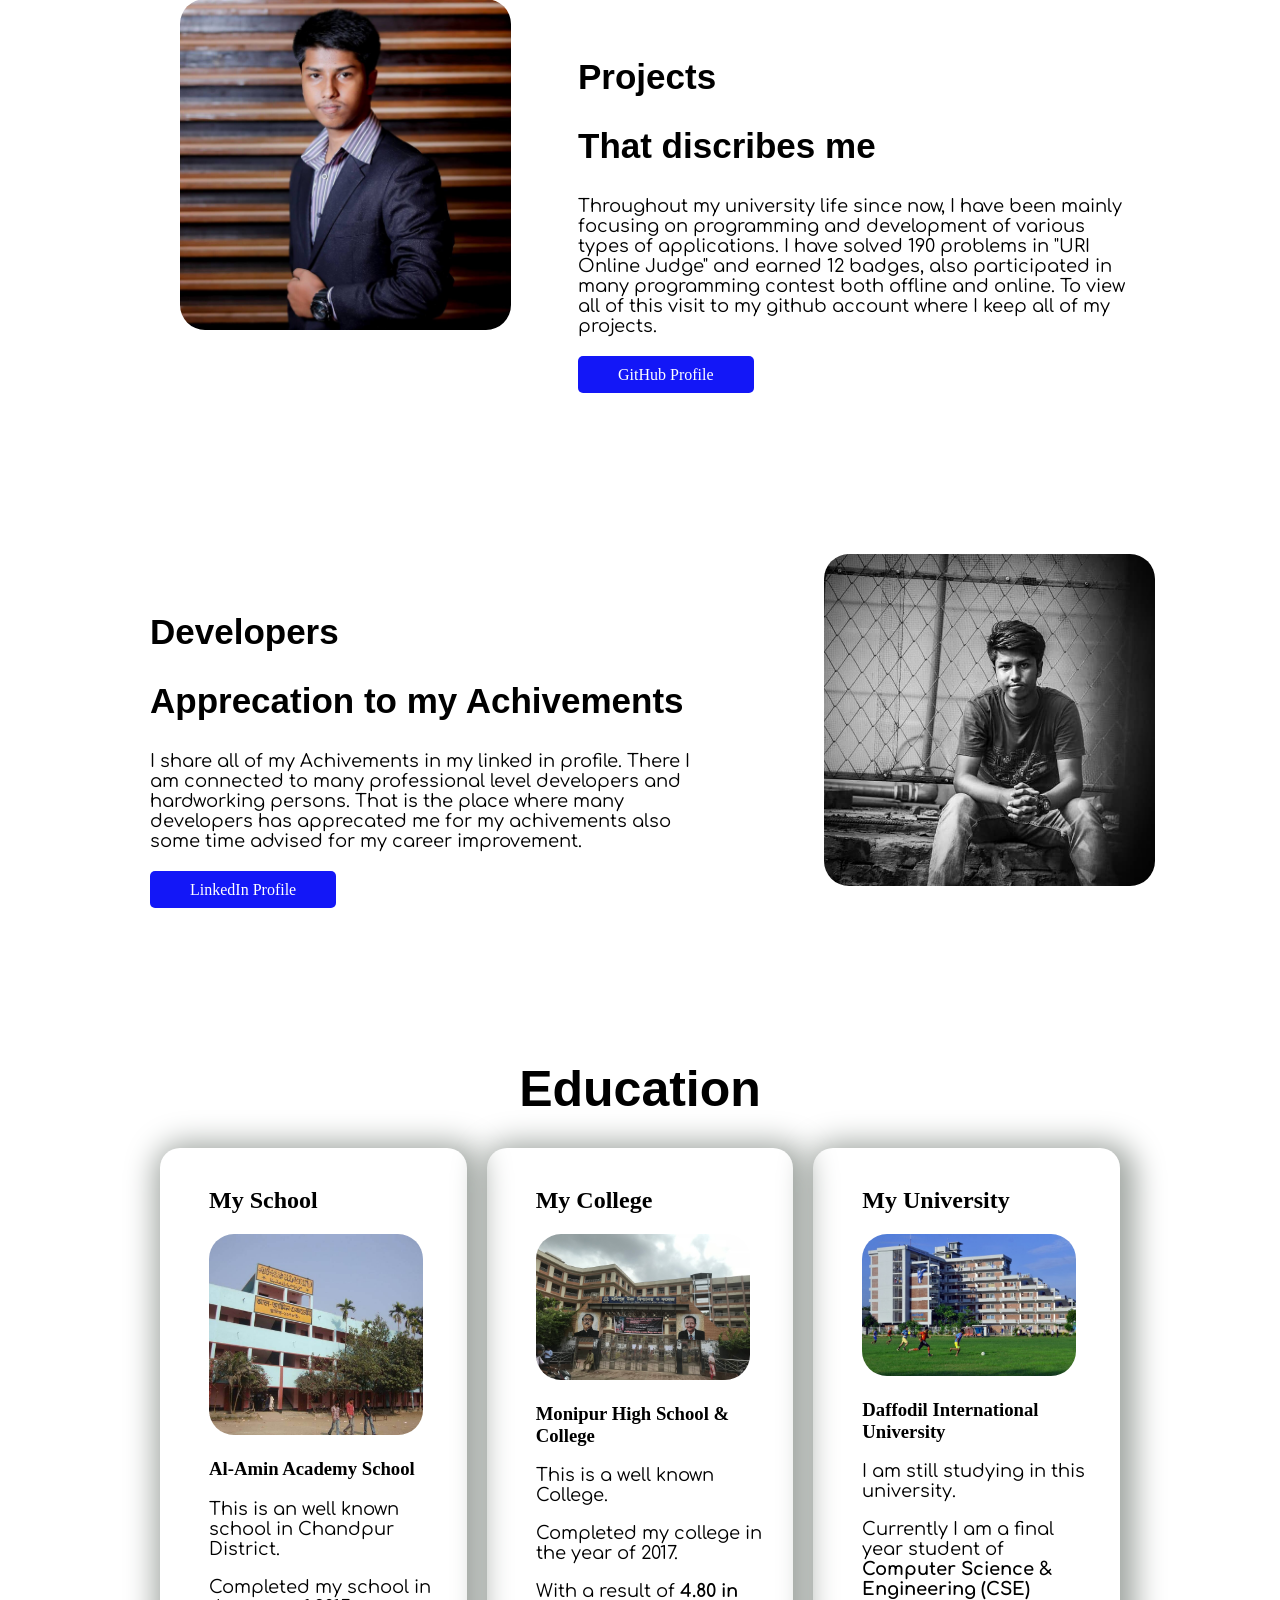
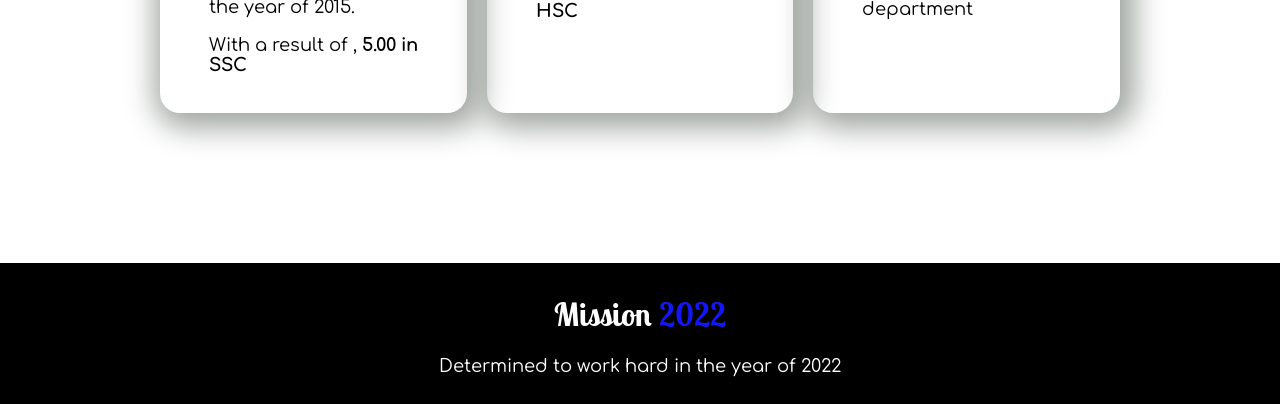
==== commit d9f50687: "Problem must be fixed" ====
--- a/index.htm
+++ b/index.htm
@@ -22,7 +22,7 @@
           <h1 class="stylish-writing left-border">
             As-Salamu Alaikum <br />
             I Am, <br />
-            <span class="color-orange"> K. M. Minhaz Uddin </span>
+            <span class="color-lightblue"> K. M. Minhaz Uddin </span>
           </h1>
         </div>
         <p class="gaps">
@@ -39,7 +39,7 @@
       <div class="half-width left-padding">
         <img
           class="image-size"
-          src="images/round-images/bluish-background-me-round.png"
+          src="Images/round-images/bluish-background-me-round.png"
           alt=""
         />
       </div>
@@ -49,13 +49,13 @@
 
     <section class="second-section all-margin">
       <h1 class="text-center big-Header">
-        My Mission in <span class="color-orange">2022</span>
+        My Mission in <span class="color-lightblue">2022</span>
       </h1>
       <div class="flexible">
         <div class="three-part card-view mission-background">
           <img
             class="half-width"
-            src="images/illustrator/illustrator-1.png"
+            src="Images/illustrator/illustrator-1.png"
             alt=""
           />
           <h2>Mission</h2>
@@ -64,7 +64,7 @@
         <div class="three-part card-view vission-background">
           <img
             class="half-width"
-            src="images/illustrator/illustrator-2.png"
+            src="Images/illustrator/illustrator-2.png"
             alt=""
           />
           <h2>Vision</h2>
@@ -73,7 +73,7 @@
         <div class="three-part card-view goal-background">
           <img
             class="half-width"
-            src="images/illustrator/illustrator-3.png"
+            src="Images/illustrator/illustrator-3.png"
             alt=""
           />
           <h2>Goal</h2>
@@ -87,7 +87,7 @@
     <section class="github-section">
       <div class="flexible all-margin">
         <div class="forty card-view">
-          <img class="image-size" src="images/formal.jpg" alt="" />
+          <img class="image-size" src="Images/formal.jpg" alt="" />
         </div>
         <div class="sixty topPadding">
           <h1 class="small-Header">Projects</h1>
@@ -121,7 +121,7 @@
           <a class="button-link" target="_blank" href="https://www.linkedin.com/in/k-m-minhaz-uddin-587456163/">LinkedIn Profile</a>
         </div>
         <div class="forty card-view">
-          <img class="image-size left-margin" src="images/black-white-landshape.jpg" alt="" />
+          <img class="image-size left-margin" src="Images/black-white-landshape.jpg" alt="" />
         </div>
       </div>
     </section>
@@ -133,7 +133,7 @@
       <div class="flexible">
         <div class="three-part card-view shadowBox left-padding">
           <h2>My School</h2>
-          <img class="image-size" src="images/institution/school.jpg" alt="" />
+          <img class="image-size" src="Images/institution/school.jpg" alt="" />
           <h3>Al-Amin Academy School</h3>
           <p>This is an well known school in Chandpur District.</p>
           <p>Completed my school in the year of 2015.</p>
@@ -141,7 +141,7 @@
         </div>
         <div class="three-part card-view shadowBox left-padding">
           <h2>My College</h2>
-          <img class="image-size" src="images/institution/college.jpg" alt="" />
+          <img class="image-size" src="Images/institution/college.jpg" alt="" />
           <h3>Monipur High School & College</h3>
           <p>This is a well known College. </p>
           <p>Completed my college in the year of 2017.</p>
@@ -151,7 +151,7 @@
           <h2>My University</h2>
           <img
             class="image-size"
-            src="images/institution/university.jpg"
+            src="Images/institution/university.jpg"
             alt=""
           />
           <h3>Daffodil International University</h3>
@@ -164,7 +164,7 @@
     <!-- Footer Section -->
 
     <footer>
-      <h1>Mission <span class="color-orangered"> 2022 </span></h1>
+      <h1>Mission <span class="color-darkblue"> 2022 </span></h1>
       <p>Determined to work hard in the year of 2022</p>
     </footer>
   </body>
--- a/style.css
+++ b/style.css
@@ -51,7 +51,7 @@
     margin-top: 30px;
     margin-bottom: 30px;
 }
-.color-orange{
+.color-lightblue{
     color: rgb(116, 118, 230);
 }
 .text-center{
@@ -92,7 +92,7 @@
 footer h1{
     font-family: 'Lobster Two', cursive;
 }
-.color-orangered{
+.color-darkblue{
     color: rgb(19, 23, 247);
 }
 .shadowBox{
@@ -115,3 +115,5 @@
     background-position: right;
 }
 
+/* .................................... */
+
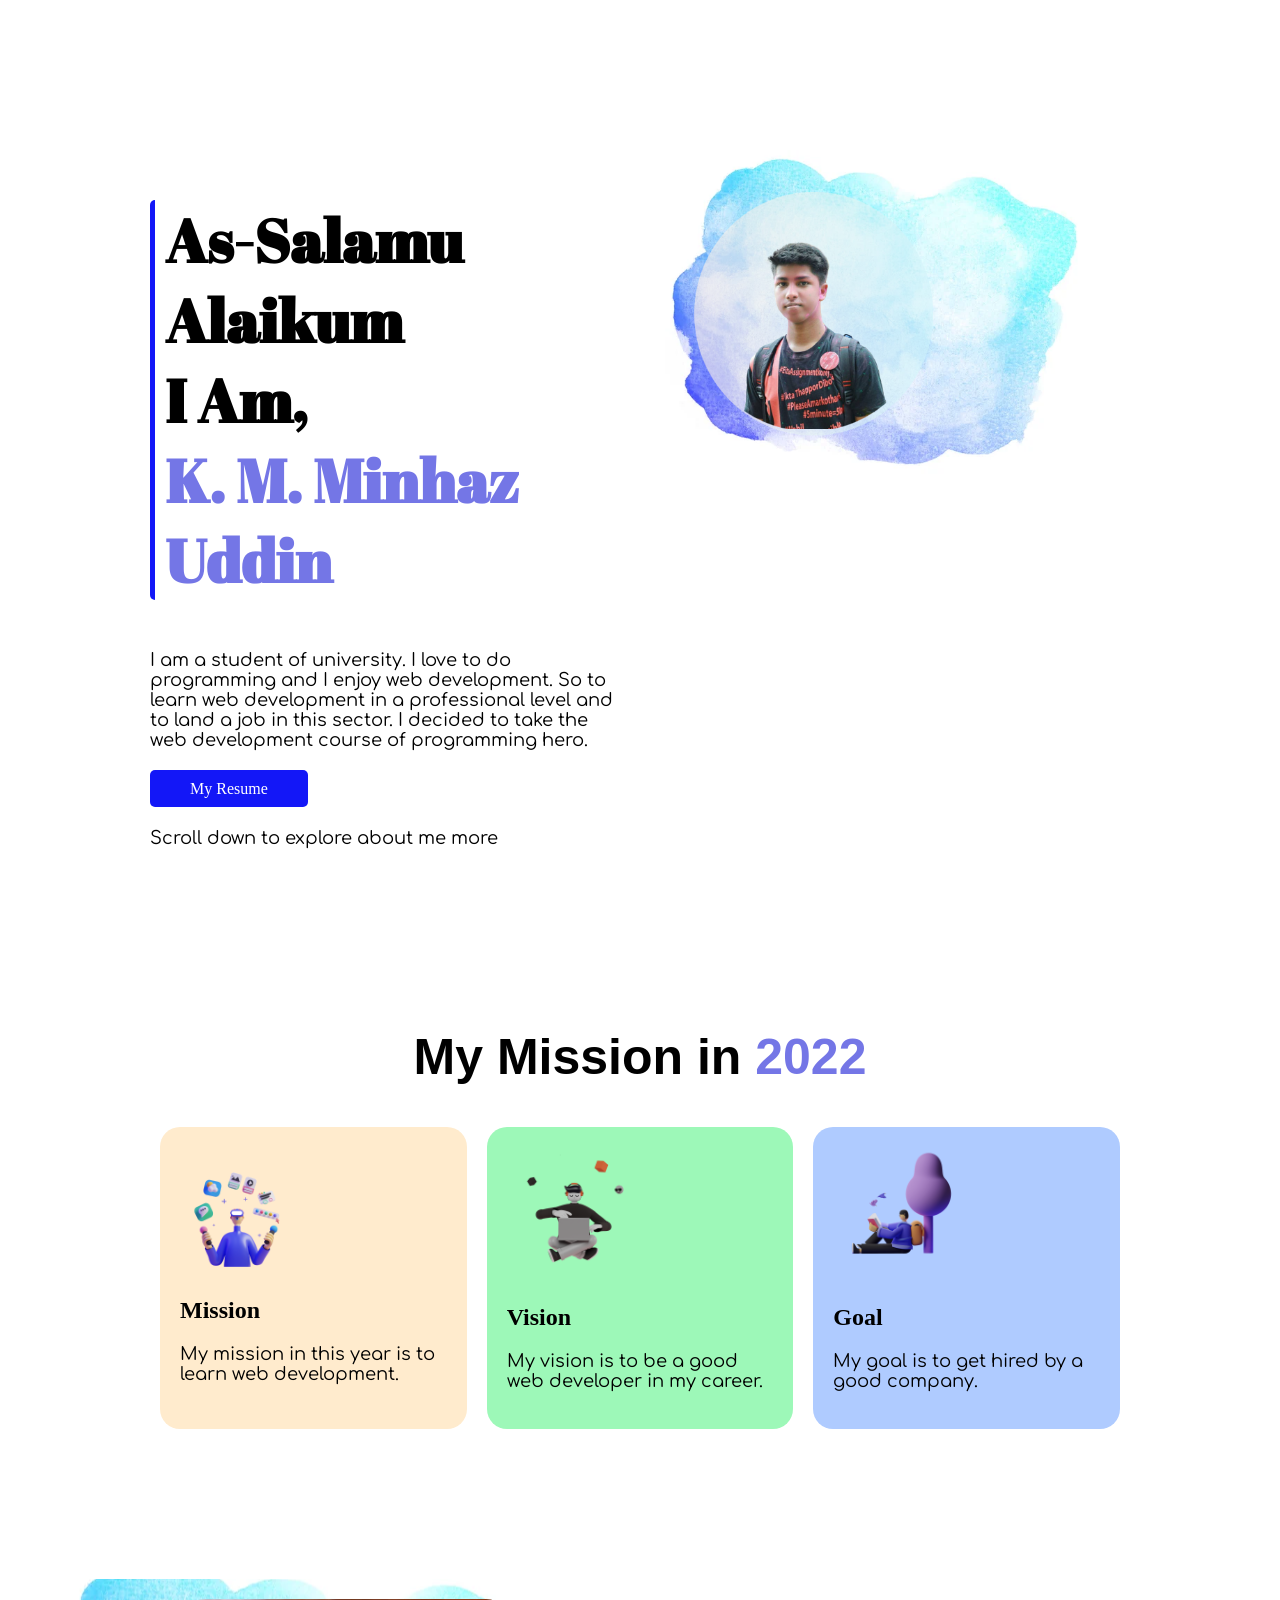
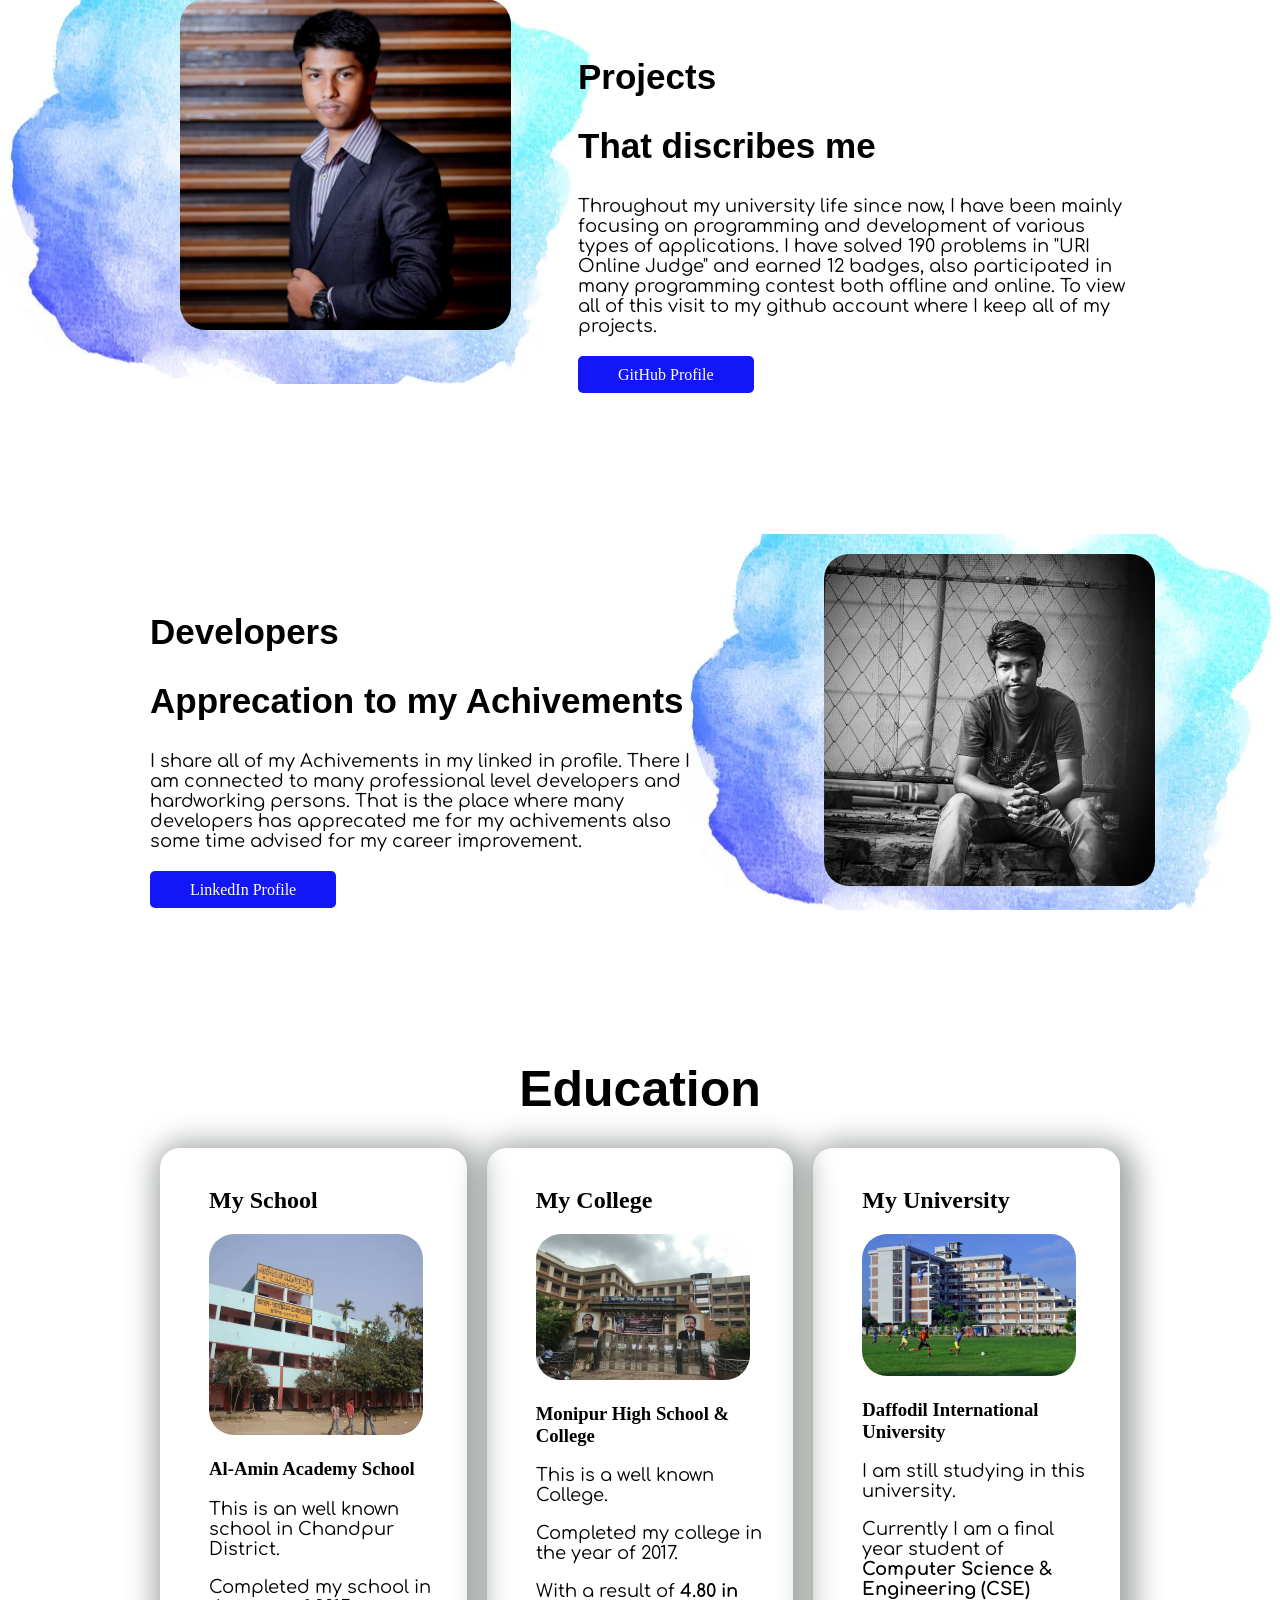
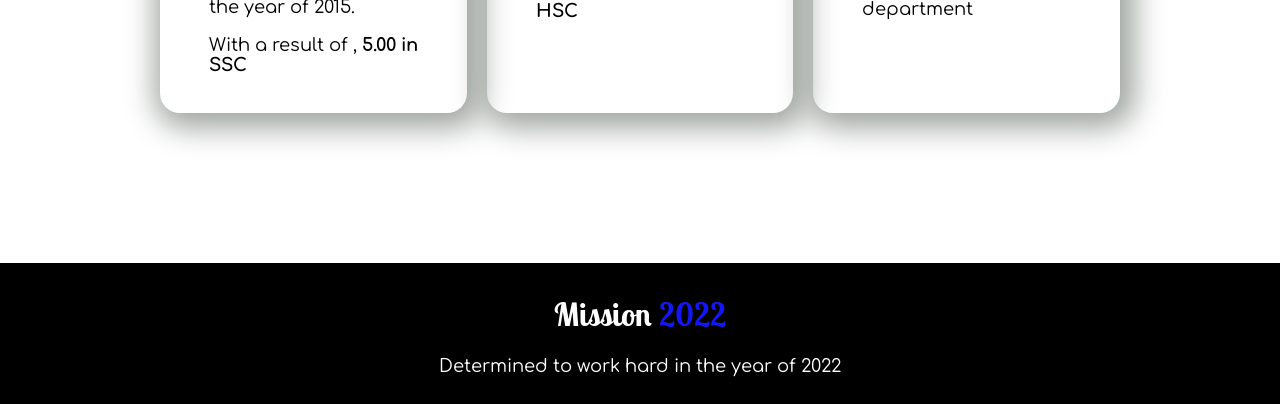
==== commit df6ee0f1: "image problem is fixed" ====
--- a/index.htm
+++ b/index.htm
@@ -96,11 +96,16 @@
             Throughout my university life since now, I have been mainly focusing
             on programming and development of various types of applications. I
             have solved 190 problems in "URI Online Judge" and earned 12 badges,
-            also participated in many programming contest both offline and online.
-            To view all of this visit to my github account where I keep all of my
-            projects.
+            also participated in many programming contest both offline and
+            online. To view all of this visit to my github account where I keep
+            all of my projects.
           </p>
-          <a class="button-link" target="_blank" href="https://github.com/kmminhaz">GitHub Profile</a>
+          <a
+            class="button-link"
+            target="_blank"
+            href="https://github.com/kmminhaz"
+            >GitHub Profile</a
+          >
         </div>
       </div>
     </section>
@@ -115,13 +120,22 @@
           <p class="gaps">
             I share all of my Achivements in my linked in profile. There I am
             connected to many professional level developers and hardworking
-            persons. That is the place where many developers has apprecated me for
-            my achivements also some time advised for my career improvement.
+            persons. That is the place where many developers has apprecated me
+            for my achivements also some time advised for my career improvement.
           </p>
-          <a class="button-link" target="_blank" href="https://www.linkedin.com/in/k-m-minhaz-uddin-587456163/">LinkedIn Profile</a>
+          <a
+            class="button-link"
+            target="_blank"
+            href="https://www.linkedin.com/in/k-m-minhaz-uddin-587456163/"
+            >LinkedIn Profile</a
+          >
         </div>
         <div class="forty card-view">
-          <img class="image-size left-margin" src="Images/black-white-landshape.jpg" alt="" />
+          <img
+            class="image-size left-margin"
+            src="Images/black-white-landshape.jpg"
+            alt=""
+          />
         </div>
       </div>
     </section>
@@ -143,7 +157,7 @@
           <h2>My College</h2>
           <img class="image-size" src="Images/institution/college.jpg" alt="" />
           <h3>Monipur High School & College</h3>
-          <p>This is a well known College. </p>
+          <p>This is a well known College.</p>
           <p>Completed my college in the year of 2017.</p>
           <p>With a result of <strong> 4.80 in HSC </strong></p>
         </div>
@@ -156,7 +170,10 @@
           />
           <h3>Daffodil International University</h3>
           <p>I am still studying in this university.</p>
-          <p>Currently I am a final year student of <strong> Computer Science & Engineering (CSE) </strong> department</p>
+          <p>
+            Currently I am a final year student of
+            <strong> Computer Science & Engineering (CSE) </strong> department
+          </p>
         </div>
       </div>
     </section>
--- a/style.css
+++ b/style.css
@@ -105,12 +105,12 @@
     margin-left: 25%;
 }
 .github-section{
-    background-image: url("images/background/bluish-background.png");
+    background-image: url("Images/background/bluish-background.png");
     background-repeat: no-repeat;
     background-position: left;
 }
 .linkedin-section{
-    background-image: url("images/background/bluish-background.png");
+    background-image: url("Images/background/bluish-background.png");
     background-repeat: no-repeat;
     background-position: right;
 }
